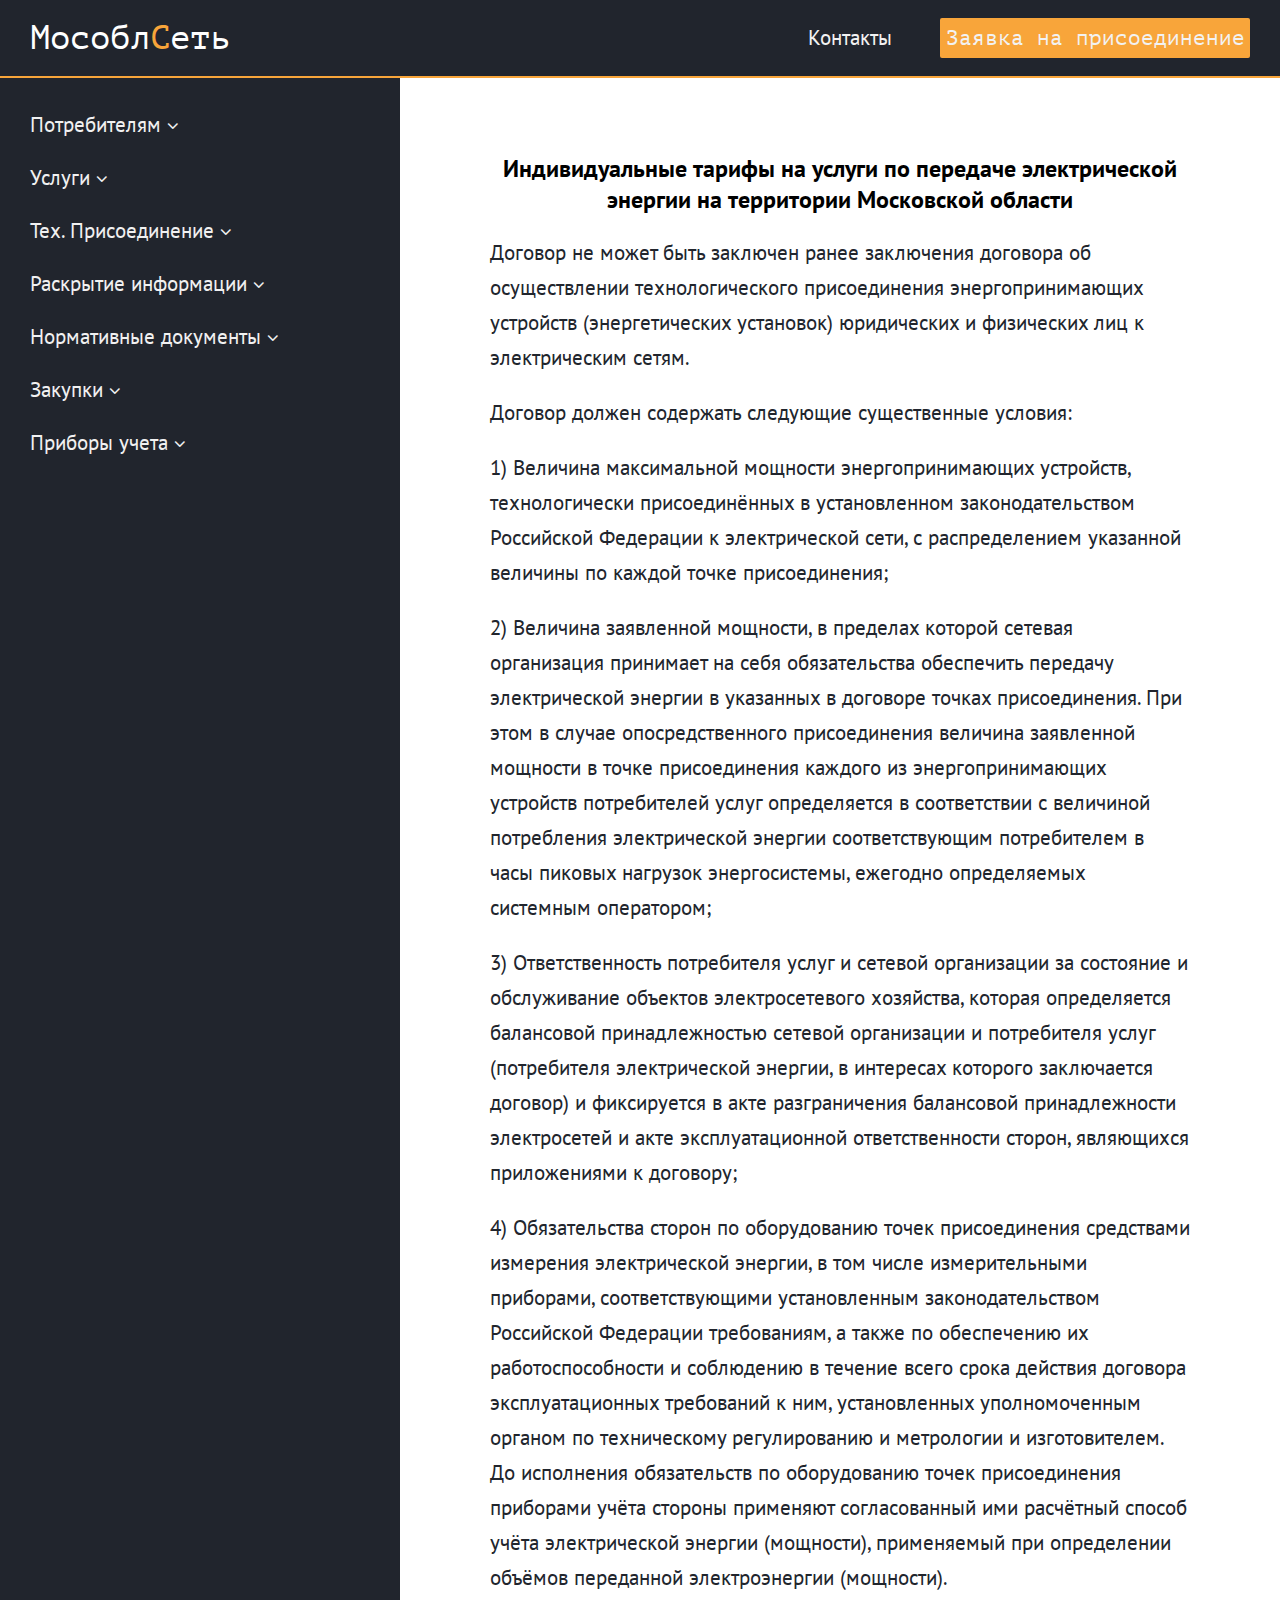
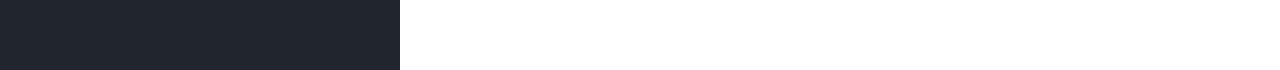
==== content.html @ 8451c10f "content.html, form.html" ====
<!DOCTYPE html>
<html lang="en">
<head>
    <meta name="viewport" content="width=device-width, initial-scale=1.0">
    <meta charset="UTF-8">
    <link rel="stylesheet" href="css/normalize.css">
    <link rel="stylesheet" href="css/fonts.css">
    <link rel="stylesheet" href="css/vendor/font-awesome-4.7.0/css/font-awesome.min.css">
    <link rel="stylesheet" href="css/style.css">
    <title>МосОблСеть</title>
</head>
<body>
    <div class="page">
        <div class="header">
            <div class="logo">Мособл<span class="orange">C</span>еть</div>
            <div class="header__right-block header__right-block-in">
                <a href="#" class="mos__link">Контакты</a>
                <button class="banner__bnt banner__bnt--top ml45">Заявка на присоединение</button>
            </div>
        </div>


        <div class="nav nav-in">
            <ul class="nav__list">
                <li class="nav__item">
                    <a href="#" class="nav__link">Потребителям <i class="fa fa-angle-down arr-down" aria-hidden="true"></i>
                    </a>
                </li>
                <li class="nav__item">
                    <a href="#" class="nav__link">Услуги <i class="fa fa-angle-down arr-down" aria-hidden="true"></i></a>
                </li>
                <li class="nav__item">
                    <a href="#" class="nav__link">Тех. Присоединение <i class="fa fa-angle-down arr-down" aria-hidden="true"></i></a>
                </li>
                <li class="nav__item">
                    <a href="#" class="nav__link">Раскрытие информации <i class="fa fa-angle-down arr-down" aria-hidden="true"></i></a>
                </li>
                <li class="nav__item">
                    <a href="#" class="nav__link">Нормативные документы <i class="fa fa-angle-down arr-down" aria-hidden="true"></i></a>
                </li>
                <li class="nav__item">
                    <a href="#" class="nav__link">Закупки <i class="fa fa-angle-down arr-down" aria-hidden="true"></i></a>
                </li>
                <li class="nav__item">
                    <a href="#" class="nav__link">Приборы учета <i class="fa fa-angle-down arr-down" aria-hidden="true"></i></a>
                </li>
            </ul>
        </div>

        <div class="content__wrap">
            <div class="content content-in">
                <h2 class="mos__ttl2">Индивидуальные тарифы на услуги по передаче электрической энергии на территории Московской области </h2>
                <p class="mos__cnt mt20">Договор не может быть заключен ранее заключения договора об осуществлении технологического присоединения энергопринимающих устройств (энергетических установок) юридических и физических лиц к электрическим сетям.</p>
                <p class="mos__cnt mt20">Договор должен содержать следующие существенные условия:</p>
                <p class="mos__cnt mt20">1) Величина максимальной мощности энергопринимающих устройств, технологически присоединённых в установленном законодательством Российской Федерации к электрической сети, с распределением указанной величины по каждой точке присоединения;</p>
                <p class="mos__cnt mt20">2) Величина заявленной мощности, в пределах которой сетевая организация принимает на себя обязательства обеспечить передачу электрической энергии в указанных в договоре точках присоединения. При этом в случае опосредственного присоединения величина заявленной мощности в точке присоединения каждого из энергопринимающих устройств потребителей услуг определяется в соответствии с величиной потребления электрической энергии соответствующим потребителем в часы пиковых нагрузок энергосистемы, ежегодно определяемых системным оператором;</p>
                <p class="mos__cnt mt20">3) Ответственность потребителя услуг и сетевой организации за состояние и обслуживание объектов электросетевого хозяйства, которая определяется балансовой принадлежностью сетевой организации и потребителя услуг (потребителя электрической энергии, в интересах которого заключается договор) и фиксируется в акте разграничения балансовой принадлежности электросетей и акте эксплуатационной ответственности сторон, являющихся приложениями к договору;</p>
                <p class="mos__cnt mt20">4) Обязательства сторон по оборудованию точек присоединения средствами измерения электрической энергии, в том числе измерительными приборами, соответствующими установленным законодательством Российской Федерации требованиям, а также по обеспечению их работоспособности и соблюдению в течение всего срока действия договора эксплуатационных требований к ним, установленных уполномоченным органом по техническому регулированию и метрологии и изготовителем. До исполнения обязательств по оборудованию точек присоединения приборами учёта стороны применяют согласованный ими расчётный способ учёта электрической энергии (мощности), применяемый при определении объёмов переданной электроэнергии (мощности).</p>

            </div>
        </div>


        <div class="overlay" style="display:none;"></div>
    </div>


    <script type="text/javascript" src="js/vendor/jquery-3.2.1.min.js"></script>

    <script>
        $('#menuOpen').on('click', function () {
            $('.nav').addClass('active');
            $('.overlay').show();
        });

        $('.overlay').on('click', function () {
            $('.nav').removeClass('active');
            $(this).hide();
        });
    </script>

</body>
</html>
---- css/fonts.css ----
@font-face {
    font-family: 'PT Mono';
    src: url('../fonts/PTM55FT.ttf');
    font-weight: normal;
    font-style: normal;
}
@font-face {
    font-family: 'PT Sans';
    src: url('../fonts/PTSans/PT_Sans-Web-Regular.ttf');
    font-weight: normal;
    font-style: normal;
}
@font-face {
    font-family: 'PT Sans bold';
    src: url('../fonts/PTSans/PT_Sans-Web-Bold.ttf');
    font-weight: normal;
    font-style: normal;
}
---- css/style.css ----
::-webkit-input-placeholder{color:#828282;}
::-moz-placeholder{color:#828282;}/*Firefox19+*/
:-moz-placeholder{color:#828282;}/*Firefox18-*/
:-ms-input-placeholder{color:#828282;}

html {
    height: 100%;
}

body {
    height: 100%;
    font-family: 'Arial', sans-serif;
    font-size: 12px;
    color: #000;
    background-color: #dedede;
}

.page {
    position: relative;
    margin: 0 auto;
    min-width: 320px;
    max-width: 1440px;
    min-height: 100%;
    background-color: #fff;
    box-sizing: border-box;
    overflow: hidden;
}



/*шапка*/
.header {
    padding: 19px 30px;
    border-bottom: 2px solid #f8a53a;
    background: #21252D;
}

.logo {
    font-size: 34px;
    font-family: 'PT Mono', monospace;
    color: #fff;
}

.header__right-block {
    position: absolute;
    right: 150px;
    top: 18px;
}

.header__right-block-in {
    right: 30px;
}

.mos__link {
    display: inline-block;
    font-size: 21px;
    color: #F2F2F2;
    font-family: 'PT Sans', sans-serif;
    text-decoration: none;
    line-height: 40px;
}

.mos__link:hover {
    text-decoration: none;
}

.overlay {
    position: absolute;
    top: 78px;
    right: 0px;
    bottom: 0;
    left: 0;
    background: rgba(51, 51, 51, 0.3);
}

/*баннер*/
.banner {
    display: block;
    width: 100%;
    min-height: 484px;
    background: url("../images/banner-bg.png");
}

.banner__cnt-block {
    position: absolute;
    right: 148px;
    top: 240px;
    text-align: right;
}

.banner__cnt {
    font-size: 48px;
    color: #F2F2F2;
    font-family: 'PT Mono', monospace;
}

.banner__bnt {
    display: inline-block;
    width: 310px;
    padding: 13px 0;
    border-radius: 2px;
    text-align: center;
    background: #F8A53A;
    font-size: 21px;
    font-family: 'PT Mono', monospace;
    border: none;
    color: #F2F2F2;
    cursor: pointer;
}

.banner__bnt--bnr {
    margin-top: 25px;
}

.banner__bnt--top {
    padding: 8px 0;
}

.banner__bnt--form {
    width: 216px;
    font-size: 24px;
    padding: 11px 0 12px 0;
}

/*меню*/
.nav__btn {
    position: absolute;
    top: 98px;
    left: 30px;
    width: 42px;
    height: 45px;
    background: url("../images/menu.png");
    cursor: pointer;
}

.nav {
    left: -401px;
    position: absolute;
    top: 78px;
    bottom: 0px;
    background: #21252D;
    min-width: 400px;
    z-index: 1;
    transition: 0.3s;
    padding-top: 20px;
}

.nav.active {
    left: 0;
}

.nav-in {
    left: 0;
}
.nav__list {
    margin: 0;
    padding: 0;
    list-style: none;
}

.nav__item {
    display: block;
}

.nav__link {
    display: inline-block;
    position: relative;
    padding: 13px 30px;
    font-size: 21px;
    font-family: 'PT Sans', sans-serif;
    color: #F1F1F1;
    text-decoration: none;
}


.arr-down {
    font-size: 18px;
}

.content__wrap {
    margin-left: 400px;
}

.content {
    position: relative;
    max-width: 800px;
    margin:auto;
    padding: 75px 0;
}

.content-in {
    max-width: 700px;
    margin:auto;
    padding: 75px 0;
}

.mos__ttl2 {
    font-size: 24px;
    color: #000;
    font-family: 'PT Sans bold', sans-serif;
    text-align: center;
    line-height: 31px;
}

.mos__cnt {
    font-size: 21px;
    color: #21252D;
    font-family: 'PT Sans', sans-serif;
    line-height: 35px;
}

.mos__cnt + .mos__cnt {
    margin-top: 40px;
}

.mos__form {
    margin: 40px auto;
    width: 500px;
}

.mos__inp-block {
    display: block;
    border: 1px solid #21252D;
    border-radius: 5px;
    height: 50px;
    overflow: hidden;
}

.mos__inp {
    width: 100%;
    height: 100%;
    -webkit-box-sizing: border-box;
    -moz-box-sizing: border-box;
    box-sizing: border-box;
    border: none;
    font-size: 18px;
    font-family: 'PT Sans', sans-serif;
    padding: 13px 15px 15px;
    line-height: 23px;
}

.mos__ta-block {
    display: block;
    border: 1px solid #21252D;
    border-radius: 5px;
    height: 100px;
    overflow: hidden;
}

.mos__ta {
    width: 100%;
    height: 100%;
    -webkit-box-sizing: border-box;
    -moz-box-sizing: border-box;
    box-sizing: border-box;
    border: none;
    font-size: 18px;
    font-family: 'PT Sans', sans-serif;
    padding: 10px 15px 15px;
    line-height: 23px;
    resize: none;
}

.form__bot {
    text-align: right;
}

.orange {
    color: #f8a53a;
}

.mt10 {
    margin-top: 10px !important;
}

.mt20 {
    margin-top: 20px !important;
}

.ml45 {
    margin-left: 45px !important;
}
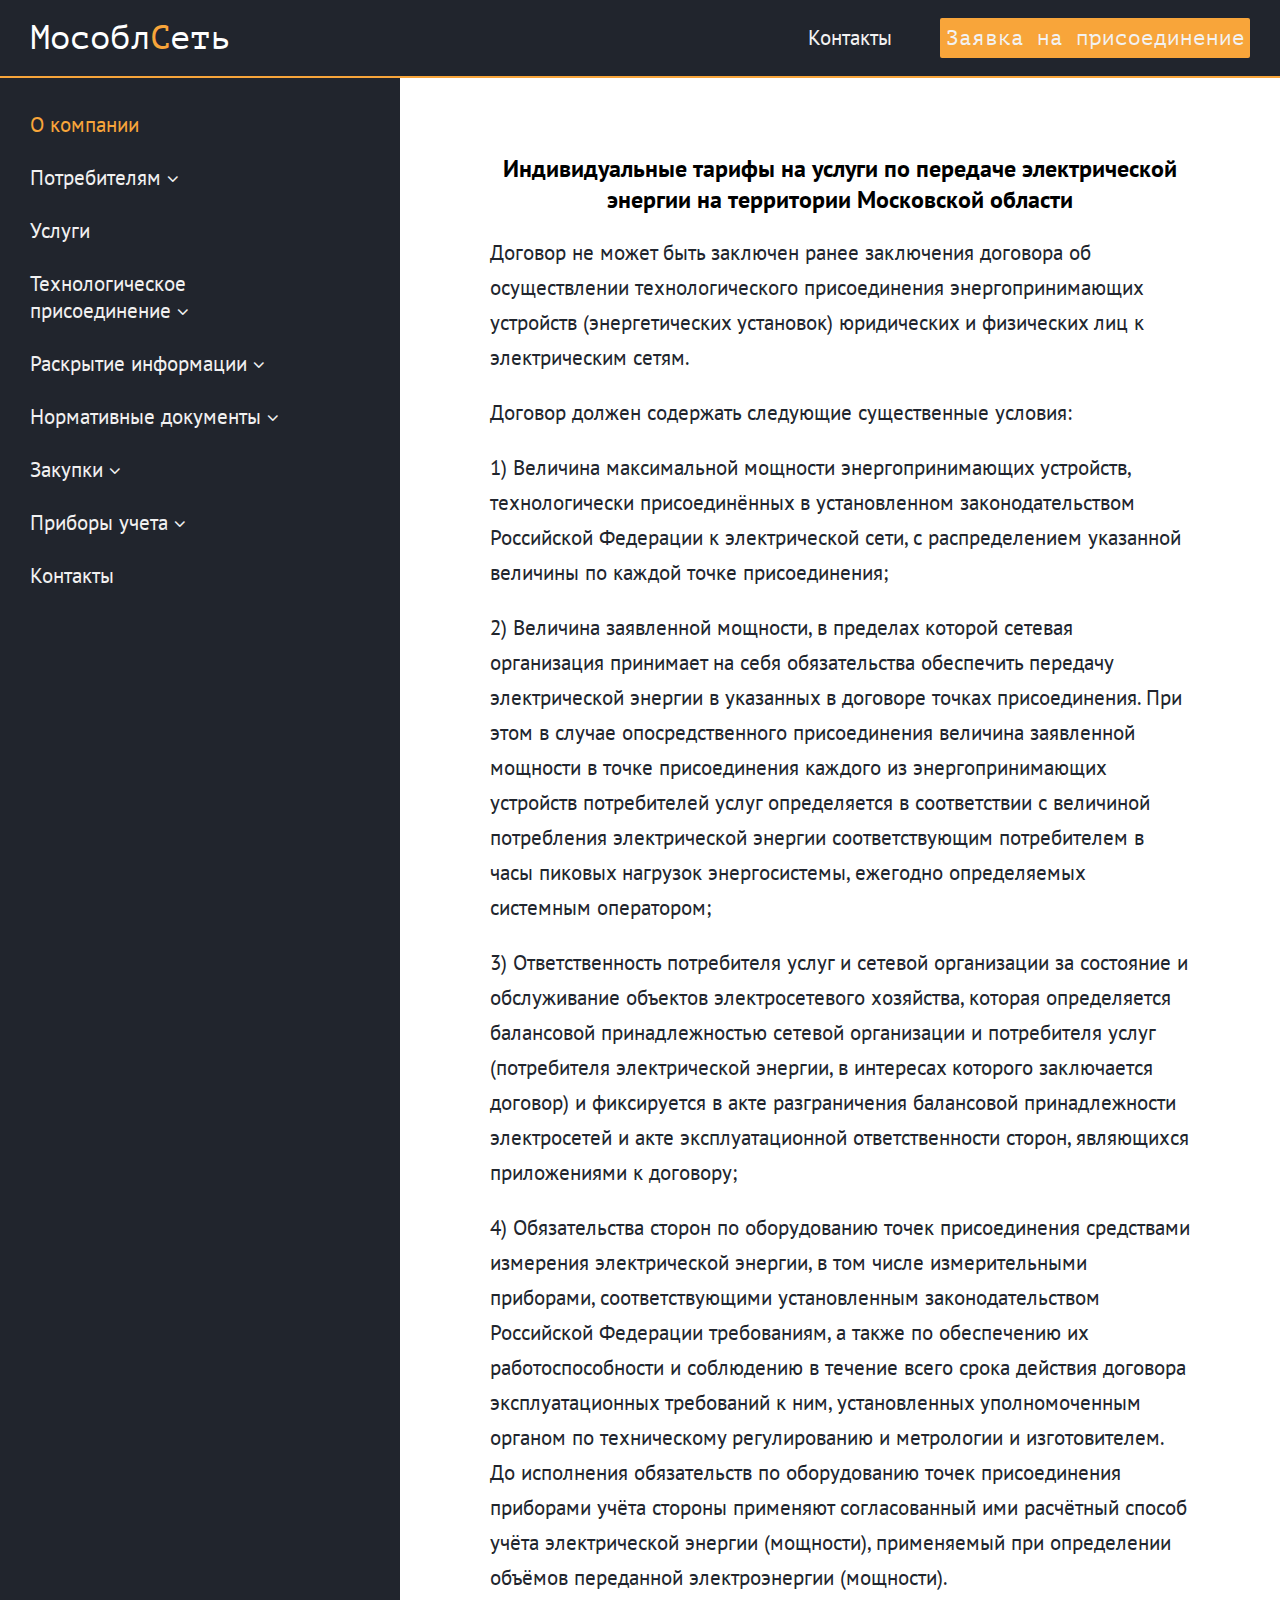
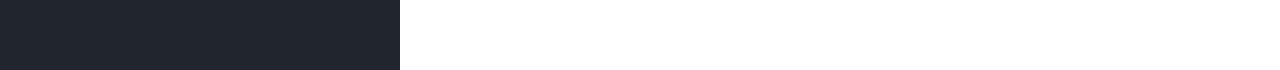
==== commit 7cf7e55e: "меню" ====
--- a/content.html
+++ b/content.html
@@ -1,5 +1,5 @@
 <!DOCTYPE html>
-<html lang="en">
+<html lang="ru">
 <head>
     <meta name="viewport" content="width=device-width, initial-scale=1.0">
     <meta charset="UTF-8">
@@ -12,37 +12,204 @@
 <body>
     <div class="page">
         <div class="header">
-            <div class="logo">Мособл<span class="orange">C</span>еть</div>
+            <a href="index.html" class="logo">Мособл<span class="orange">C</span>еть</a>
             <div class="header__right-block header__right-block-in">
                 <a href="#" class="mos__link">Контакты</a>
                 <button class="banner__bnt banner__bnt--top ml45">Заявка на присоединение</button>
             </div>
         </div>
 
-
         <div class="nav nav-in">
             <ul class="nav__list">
                 <li class="nav__item">
-                    <a href="#" class="nav__link">Потребителям <i class="fa fa-angle-down arr-down" aria-hidden="true"></i>
-                    </a>
-                </li>
-                <li class="nav__item">
-                    <a href="#" class="nav__link">Услуги <i class="fa fa-angle-down arr-down" aria-hidden="true"></i></a>
-                </li>
-                <li class="nav__item">
-                    <a href="#" class="nav__link">Тех. Присоединение <i class="fa fa-angle-down arr-down" aria-hidden="true"></i></a>
-                </li>
-                <li class="nav__item">
-                    <a href="#" class="nav__link">Раскрытие информации <i class="fa fa-angle-down arr-down" aria-hidden="true"></i></a>
-                </li>
-                <li class="nav__item">
-                    <a href="#" class="nav__link">Нормативные документы <i class="fa fa-angle-down arr-down" aria-hidden="true"></i></a>
-                </li>
-                <li class="nav__item">
-                    <a href="#" class="nav__link">Закупки <i class="fa fa-angle-down arr-down" aria-hidden="true"></i></a>
-                </li>
-                <li class="nav__item">
-                    <a href="#" class="nav__link">Приборы учета <i class="fa fa-angle-down arr-down" aria-hidden="true"></i></a>
+                    <a href="#" class="nav__link js-link-menu active">О компании</a>
+                </li>
+                <li class="nav__item">
+                    <a href="#" class="nav__link js-link-menu">Потребителям <i class="fa fa-angle-down arr-down" aria-hidden="true"></i></a>
+                    <ul class="nav__sub-list">
+                        <li class="nav__item">
+                            <a href="#" class="nav__link-submenu js-link-submenu">Территория обслуживания и информация о техническом состоянии сетей</a>
+                        </li>
+                        <li class="nav__item">
+                            <a href="#" class="nav__link-submenu js-link-submenu">Финансовая (бухгалтерская) отчетность</a>
+                        </li>
+                        <li class="nav__item">
+                            <a href="#" class="nav__link-submenu js-link-submenu">Структура и объем затрат на производство и реализацию товаров (работ, услуг)</a>
+                        </li>
+                        <li class="nav__item">
+                            <a href="#" class="nav__link-submenu js-link-submenu">Услуги по передаче</a>
+                        </li>
+                        <li class="nav__item">
+                            <a href="#" class="nav__link-submenu js-link-submenu">Тарифы на услуги по передаче электрической энергии</a>
+                        </li>
+                        <li class="nav__item">
+                            <a href="#" class="nav__link-submenu js-link-submenu">Баланс эл. энергии и мощности</a>
+                        </li>
+                        <li class="nav__item">
+                            <a href="#" class="nav__link-submenu js-link-submenu">Отключения: оперативная информация</a>
+                        </li>
+                        <li class="nav__item">
+                            <a href="#" class="nav__link-submenu js-link-submenu">Результаты контрольных замеров</a>
+                        </li>
+                        <li class="nav__item">
+                            <a href="#" class="nav__link-submenu js-link-submenu">Расходы на технологическое присоединение, подлежащие учету в тарифах на услуги по передаче электрической энергии</a>
+                        </li>
+                        <li class="nav__item">
+                            <a href="#" class="nav__link-submenu js-link-submenu">Предложение о размере цен (тарифов)</a>
+                        </li>
+                        <li class="nav__item">
+                            <a href="#" class="nav__link-submenu js-link-submenu">Основные характеристики регулируемых товаров (работ, услуг)</a>
+                        </li>
+                        <li class="nav__item">
+                            <a href="#" class="nav__link-submenu js-link-submenu">Инвестиционные программы</a>
+                        </li>
+                        <li class="nav__item">
+                            <a href="#" class="nav__link-submenu js-link-submenu">Паспорта услуг (процессов)</a>
+                        </li>
+                        <li class="nav__item">
+                            <a href="#" class="nav__link-submenu js-link-submenu"> О качестве обслуживания</a>
+                        </li>
+                    </ul>
+                </li>
+                <li class="nav__item">
+                    <a href="#" class="nav__link js-link-menu">Услуги</a>
+                </li>
+                <li class="nav__item">
+                    <a href="#" class="nav__link js-link-menu">Технологическое присоединение <i class="fa fa-angle-down arr-down" aria-hidden="true"></i></a>
+                    <ul class="nav__sub-list">
+                        <li class="nav__item">
+                            <a href="#" class="nav__link-submenu js-link-submenu">Информация о порядке выполнения технологических, технических и других мероприятий, связанных с технологическим присоединением к электрическим сетям</a>
+                        </li>
+                        <li class="nav__item">
+                            <a href="#" class="nav__link-submenu js-link-submenu">Типовые формы документов</a>
+                        </li>
+                        <li class="nav__item">
+                            <a href="#" class="nav__link-submenu js-link-submenu"> Перечень зон ответственности</a>
+                        </li>
+                        <li class="nav__item">
+                            <a href="#" class="nav__link-submenu js-link-submenu">Подача заявки на технологическое присоединение</a>
+                        </li>
+                        <li class="nav__item">
+                            <a href="#" class="nav__link-submenu js-link-submenu">Основные этапы обработки заявок на технологическое присоединение</a>
+                        </li>
+                        <li class="nav__item">
+                            <a href="#" class="nav__link-submenu js-link-submenu">Информация о величине резервируемой максимальной мощности</a>
+                        </li>
+                        <li class="nav__item">
+                            <a href="#" class="nav__link-submenu js-link-submenu">Прогнозные сведения о расходах за технологическое присоединение</a>
+                        </li>
+                        <li class="nav__item">
+                            <a href="#" class="nav__link-submenu js-link-submenu">Тарифы на технологическое присоединение</a>
+                        </li>
+                        <li class="nav__item">
+                            <a href="#" class="nav__link-submenu js-link-submenu">Сведения о наличии мощности, свободной для технологического присоединения</a>
+                        </li>
+                        <li class="nav__item">
+                            <a href="#" class="nav__link-submenu js-link-submenu">Информация о лицах, намеревающихся перераспределить максимальную мощность принадлежащих им энергопринимающих устройств в пользу иных лиц</a>
+                        </li>
+                        <li class="nav__item">
+                            <a href="#" class="nav__link-submenu js-link-submenu">Сведения о поданных заявках на технологическое присоединение, заключенных договорах и выполненных присоединениях</a>
+                        </li>
+                    </ul>
+                </li>
+                <li class="nav__item">
+                    <a href="#" class="nav__link js-link-menu">Раскрытие информации <i class="fa fa-angle-down arr-down" aria-hidden="true"></i></a>
+                    <ul class="nav__sub-list">
+                        <li class="nav__item">
+                            <a href="#" class="nav__link-submenu js-link-submenu">Территория обслуживания и информация о техническом состоянии сетей</a>
+                        </li>
+                        <li class="nav__item">
+                            <a href="#" class="nav__link-submenu js-link-submenu">Финансовая (бухгалтерская) отчетность</a>
+                        </li>
+                        <li class="nav__item">
+                            <a href="#" class="nav__link-submenu js-link-submenu">Структура и объем затрат на производство и реализацию товаров (работ, услуг)</a>
+                        </li>
+                        <li class="nav__item">
+                            <a href="#" class="nav__link-submenu js-link-submenu">Услуги по передаче</a>
+                        </li>
+                        <li class="nav__item">
+                            <a href="#" class="nav__link-submenu js-link-submenu">Тарифы на услуги по передаче электрической энергии</a>
+                        </li>
+                        <li class="nav__item">
+                            <a href="#" class="nav__link-submenu js-link-submenu">Баланс эл. энергии и мощности</a>
+                        </li>
+                        <li class="nav__item">
+                            <a href="#" class="nav__link-submenu js-link-submenu">Отключения: оперативная информация</a>
+                        </li>
+                        <li class="nav__item">
+                            <a href="#" class="nav__link-submenu js-link-submenu">Результаты контрольных замеров</a>
+                        </li>
+                        <li class="nav__item">
+                            <a href="#" class="nav__link-submenu js-link-submenu">Расходы на технологическое присоединение, подлежащие учету в тарифах на услуги по передаче электрической энергии</a>
+                        </li>
+                        <li class="nav__item">
+                            <a href="#" class="nav__link-submenu js-link-submenu">Предложение о размере цен (тарифов)</a>
+                        </li>
+                        <li class="nav__item">
+                            <a href="#" class="nav__link-submenu js-link-submenu">Основные характеристики регулируемых товаров (работ, услуг)</a>
+                        </li>
+                        <li class="nav__item">
+                            <a href="#" class="nav__link-submenu js-link-submenu">Инвестиционные программы</a>
+                        </li>
+                        <li class="nav__item">
+                            <a href="#" class="nav__link-submenu js-link-submenu">Паспорта услуг (процессов)</a>
+                        </li>
+                        <li class="nav__item">
+                            <a href="#" class="nav__link-submenu js-link-submenu">О качестве обслуживания</a>
+                        </li>
+                    </ul>
+                </li>
+                <li class="nav__item">
+                    <a href="#" class="nav__link js-link-menu">Нормативные документы <i class="fa fa-angle-down arr-down" aria-hidden="true"></i></a>
+                    <ul class="nav__sub-list">
+                        <li class="nav__item">
+                            <a href="#" class="nav__link-submenu js-link-submenu">Законы РФ</a>
+                        </li>
+                        <li class="nav__item">
+                            <a href="#" class="nav__link-submenu js-link-submenu">ПП РФ</a>
+                        </li>
+                        <li class="nav__item">
+                            <a href="#" class="nav__link-submenu js-link-submenu">Приказы, письма и другие нормативные и законодательные акты</a>
+                        </li>
+                    </ul>
+                </li>
+                <li class="nav__item">
+                    <a href="#" class="nav__link js-link-menu">Закупки <i class="fa fa-angle-down arr-down" aria-hidden="true"></i></a>
+                    <ul class="nav__sub-list">
+                        <li class="nav__item">
+                            <a href="#" class="nav__link-submenu js-link-submenu">Планирование закупочной деятельности</a>
+                        </li>
+                        <li class="nav__item">
+                            <a href="#" class="nav__link-submenu js-link-submenu">Информация о заключенных договорах</a>
+                        </li>
+                        <li class="nav__item">
+                            <a href="#" class="nav__link-submenu js-link-submenu">Информация о закупках</a>
+                        </li>
+                        <li class="nav__item">
+                            <a href="#" class="nav__link-submenu js-link-submenu">Правовое обеспечение закупочной деятельности</a>
+                        </li>
+                    </ul>
+                </li>
+                <li class="nav__item">
+                    <a href="#" class="nav__link js-link-menu">Приборы учета <i class="fa fa-angle-down arr-down" aria-hidden="true"></i></a>
+                    <ul class="nav__sub-list">
+                        <li class="nav__item">
+                            <a href="#" class="nav__link-submenu js-link-submenu">Требования по установке</a>
+                        </li>
+                        <li class="nav__item">
+                            <a href="#" class="nav__link-submenu js-link-submenu">Счетчики</a>
+                        </li>
+                        <li class="nav__item">
+                            <a href="#" class="nav__link-submenu js-link-submenu">Образец договора подряда на установку (замену) прибора</a>
+                        </li>
+                        <li class="nav__item">
+                            <a href="#" class="nav__link-submenu js-link-submenu">ИСПОЛНЕНИЕ ФЗ-261 от 23.11.2009 г.</a>
+                        </li>
+                    </ul>
+                </li>
+
+                <li class="nav__item">
+                    <a href="#" class="nav__link">Контакты</a>
                 </li>
             </ul>
         </div>
@@ -56,26 +223,24 @@
                 <p class="mos__cnt mt20">2) Величина заявленной мощности, в пределах которой сетевая организация принимает на себя обязательства обеспечить передачу электрической энергии в указанных в договоре точках присоединения. При этом в случае опосредственного присоединения величина заявленной мощности в точке присоединения каждого из энергопринимающих устройств потребителей услуг определяется в соответствии с величиной потребления электрической энергии соответствующим потребителем в часы пиковых нагрузок энергосистемы, ежегодно определяемых системным оператором;</p>
                 <p class="mos__cnt mt20">3) Ответственность потребителя услуг и сетевой организации за состояние и обслуживание объектов электросетевого хозяйства, которая определяется балансовой принадлежностью сетевой организации и потребителя услуг (потребителя электрической энергии, в интересах которого заключается договор) и фиксируется в акте разграничения балансовой принадлежности электросетей и акте эксплуатационной ответственности сторон, являющихся приложениями к договору;</p>
                 <p class="mos__cnt mt20">4) Обязательства сторон по оборудованию точек присоединения средствами измерения электрической энергии, в том числе измерительными приборами, соответствующими установленным законодательством Российской Федерации требованиям, а также по обеспечению их работоспособности и соблюдению в течение всего срока действия договора эксплуатационных требований к ним, установленных уполномоченным органом по техническому регулированию и метрологии и изготовителем. До исполнения обязательств по оборудованию точек присоединения приборами учёта стороны применяют согласованный ими расчётный способ учёта электрической энергии (мощности), применяемый при определении объёмов переданной электроэнергии (мощности).</p>
-
             </div>
         </div>
 
-
         <div class="overlay" style="display:none;"></div>
     </div>
 
-
     <script type="text/javascript" src="js/vendor/jquery-3.2.1.min.js"></script>
 
     <script>
-        $('#menuOpen').on('click', function () {
-            $('.nav').addClass('active');
-            $('.overlay').show();
+        $('.js-link-menu').on('click', function () {
+            $('.nav__link').removeClass('active');
+            $(this).addClass('active');
+            $(this).closest('.nav__item').find('.nav__sub-list').slideToggle(300);
         });
 
-        $('.overlay').on('click', function () {
-            $('.nav').removeClass('active');
-            $(this).hide();
+        $('.js-link-submenu').on('click', function () {
+            $('.nav__link-submenu').removeClass('active');
+            $(this).addClass('active');
         });
     </script>
 
--- a/css/style.css
+++ b/css/style.css
@@ -22,11 +22,10 @@
     max-width: 1440px;
     min-height: 100%;
     background-color: #fff;
+    -webkit-box-sizing: border-box;
     box-sizing: border-box;
     overflow: hidden;
 }
-
-
 
 /*шапка*/
 .header {
@@ -39,6 +38,7 @@
     font-size: 34px;
     font-family: 'PT Mono', monospace;
     color: #fff;
+    text-decoration: none;
 }
 
 .header__right-block {
@@ -67,7 +67,7 @@
 .overlay {
     position: absolute;
     top: 78px;
-    right: 0px;
+    right: 0;
     bottom: 0;
     left: 0;
     background: rgba(51, 51, 51, 0.3);
@@ -137,10 +137,12 @@
     left: -401px;
     position: absolute;
     top: 78px;
-    bottom: 0px;
+    bottom: 0;
     background: #21252D;
     min-width: 400px;
     z-index: 1;
+    -webkit-transition: 0.3s;
+    -o-transition: 0.3s;
     transition: 0.3s;
     padding-top: 20px;
 }
@@ -152,18 +154,30 @@
 .nav-in {
     left: 0;
 }
-.nav__list {
+
+.nav__list,
+.nav__sub-list {
     margin: 0;
     padding: 0;
     list-style: none;
 }
 
+.nav__sub-list {
+    margin-left: 18px;
+    display: none;
+}
+
+.nav__sub-list.active {
+    display: block;
+}
+
 .nav__item {
     display: block;
 }
 
 .nav__link {
     display: inline-block;
+    max-width: 278px;
     position: relative;
     padding: 13px 30px;
     font-size: 21px;
@@ -172,6 +186,25 @@
     text-decoration: none;
 }
 
+.nav__link-submenu {
+    display: inline-block;
+    max-width: 278px;
+    position: relative;
+    padding: 13px 30px;
+    font-size: 13px;
+    font-family: 'PT Sans', sans-serif;
+    color: #F1F1F1;
+    text-decoration: none;
+}
+
+.nav__link-submenu.active,
+.nav__link.active {
+    color: #F8A53A;
+}
+
+.nav__link--sm {
+    font-size: 13px;
+}
 
 .arr-down {
     font-size: 18px;
@@ -230,7 +263,6 @@
     width: 100%;
     height: 100%;
     -webkit-box-sizing: border-box;
-    -moz-box-sizing: border-box;
     box-sizing: border-box;
     border: none;
     font-size: 18px;
@@ -251,7 +283,6 @@
     width: 100%;
     height: 100%;
     -webkit-box-sizing: border-box;
-    -moz-box-sizing: border-box;
     box-sizing: border-box;
     border: none;
     font-size: 18px;
@@ -281,4 +312,3 @@
     margin-left: 45px !important;
 }
 
-
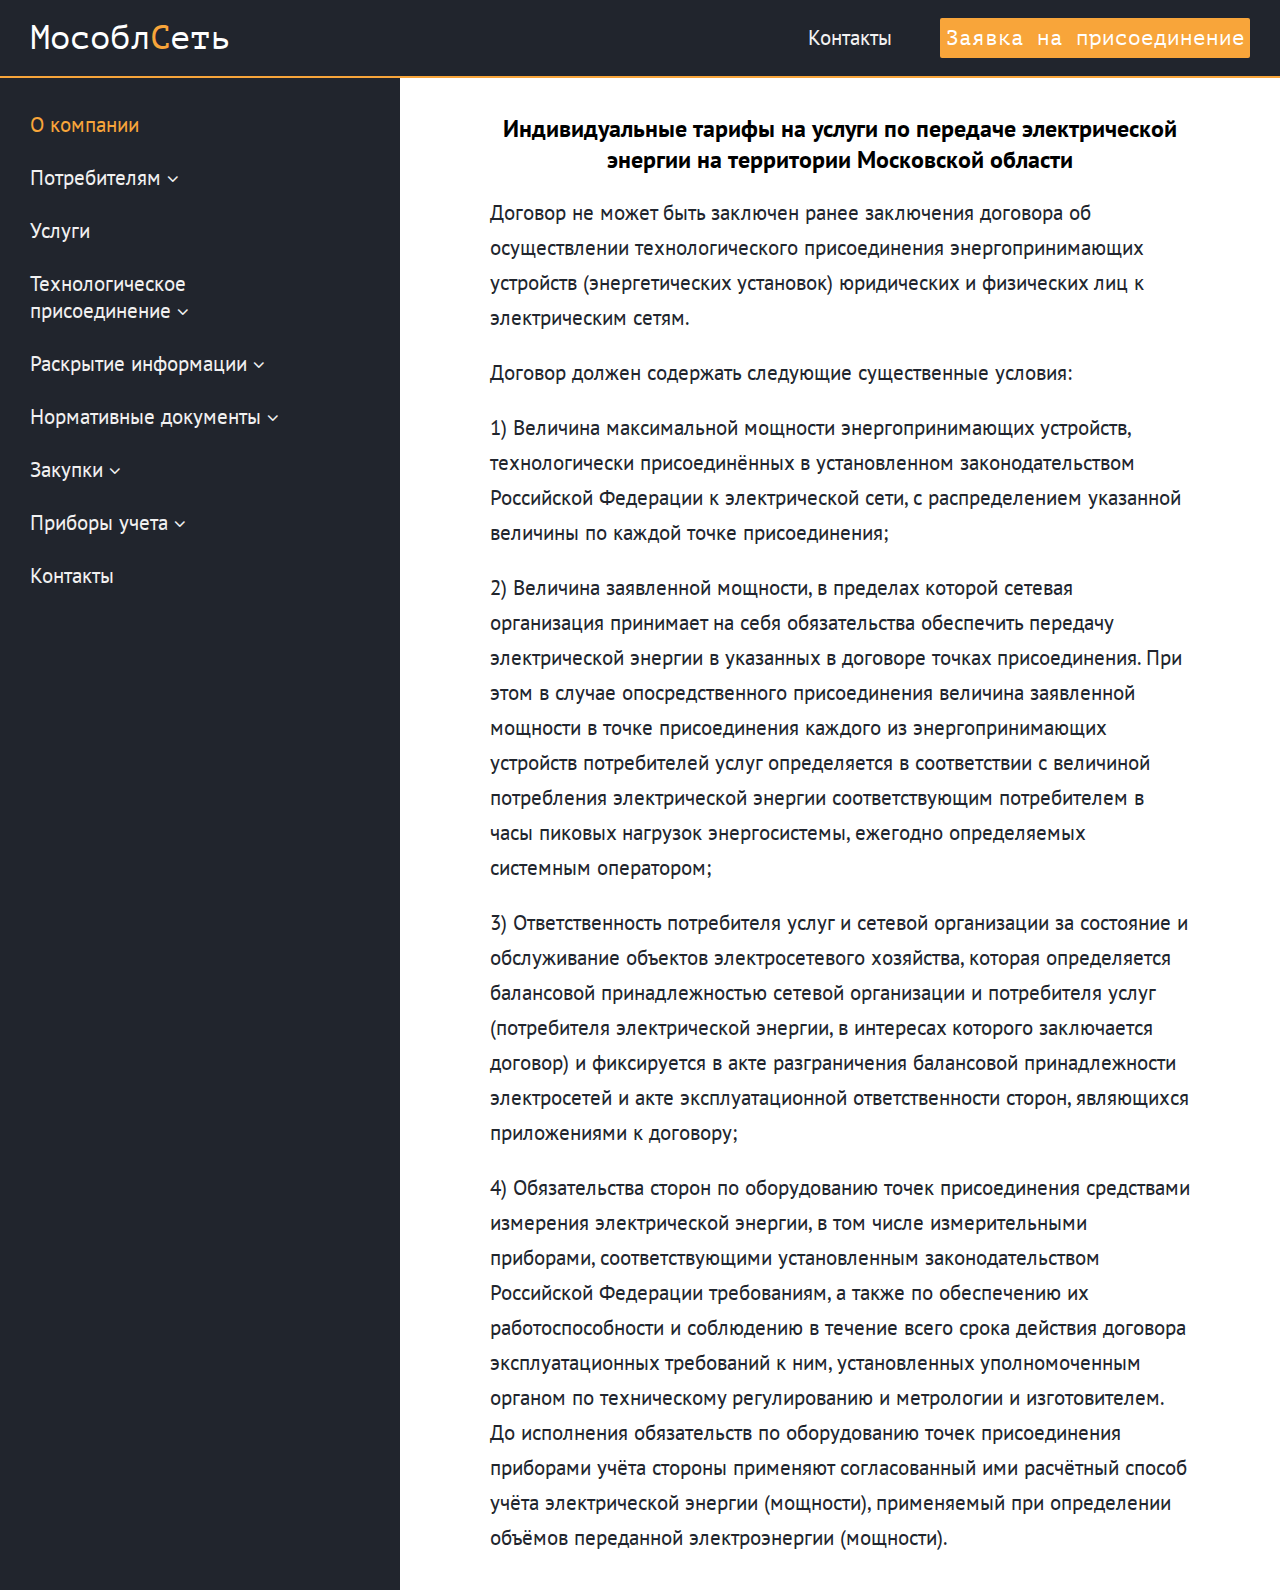
==== commit b4700bd5: "fix" ====
--- a/content.html
+++ b/content.html
@@ -15,214 +15,218 @@
             <a href="index.html" class="logo">Мособл<span class="orange">C</span>еть</a>
             <div class="header__right-block header__right-block-in">
                 <a href="#" class="mos__link">Контакты</a>
-                <button class="banner__bnt banner__bnt--top ml45">Заявка на присоединение</button>
+                <a href="form.html" class="banner__bnt banner__bnt--top ml45">Заявка на присоединение</a>
             </div>
         </div>
 
-        <div class="nav nav-in">
-            <ul class="nav__list">
-                <li class="nav__item">
-                    <a href="#" class="nav__link js-link-menu active">О компании</a>
-                </li>
-                <li class="nav__item">
-                    <a href="#" class="nav__link js-link-menu">Потребителям <i class="fa fa-angle-down arr-down" aria-hidden="true"></i></a>
-                    <ul class="nav__sub-list">
-                        <li class="nav__item">
-                            <a href="#" class="nav__link-submenu js-link-submenu">Территория обслуживания и информация о техническом состоянии сетей</a>
-                        </li>
-                        <li class="nav__item">
-                            <a href="#" class="nav__link-submenu js-link-submenu">Финансовая (бухгалтерская) отчетность</a>
-                        </li>
-                        <li class="nav__item">
-                            <a href="#" class="nav__link-submenu js-link-submenu">Структура и объем затрат на производство и реализацию товаров (работ, услуг)</a>
-                        </li>
-                        <li class="nav__item">
-                            <a href="#" class="nav__link-submenu js-link-submenu">Услуги по передаче</a>
-                        </li>
-                        <li class="nav__item">
-                            <a href="#" class="nav__link-submenu js-link-submenu">Тарифы на услуги по передаче электрической энергии</a>
-                        </li>
-                        <li class="nav__item">
-                            <a href="#" class="nav__link-submenu js-link-submenu">Баланс эл. энергии и мощности</a>
-                        </li>
-                        <li class="nav__item">
-                            <a href="#" class="nav__link-submenu js-link-submenu">Отключения: оперативная информация</a>
-                        </li>
-                        <li class="nav__item">
-                            <a href="#" class="nav__link-submenu js-link-submenu">Результаты контрольных замеров</a>
-                        </li>
-                        <li class="nav__item">
-                            <a href="#" class="nav__link-submenu js-link-submenu">Расходы на технологическое присоединение, подлежащие учету в тарифах на услуги по передаче электрической энергии</a>
-                        </li>
-                        <li class="nav__item">
-                            <a href="#" class="nav__link-submenu js-link-submenu">Предложение о размере цен (тарифов)</a>
-                        </li>
-                        <li class="nav__item">
-                            <a href="#" class="nav__link-submenu js-link-submenu">Основные характеристики регулируемых товаров (работ, услуг)</a>
-                        </li>
-                        <li class="nav__item">
-                            <a href="#" class="nav__link-submenu js-link-submenu">Инвестиционные программы</a>
-                        </li>
-                        <li class="nav__item">
-                            <a href="#" class="nav__link-submenu js-link-submenu">Паспорта услуг (процессов)</a>
-                        </li>
-                        <li class="nav__item">
-                            <a href="#" class="nav__link-submenu js-link-submenu"> О качестве обслуживания</a>
+        <div class="content__tbl content__tbl-in">
+            <div class="content__row">
+                <div class="nav nav-in">
+                    <ul class="nav__list">
+                        <li class="nav__item">
+                            <a href="#" class="nav__link js-link-menu active">О компании</a>
+                        </li>
+                        <li class="nav__item">
+                            <a href="#" class="nav__link js-link-menu">Потребителям <i class="fa fa-angle-down arr-down" aria-hidden="true"></i></a>
+                            <ul class="nav__sub-list">
+                                <li class="nav__item">
+                                    <a href="#" class="nav__link-submenu ">Территория обслуживания и информация о техническом состоянии сетей</a>
+                                </li>
+                                <li class="nav__item">
+                                    <a href="#" class="nav__link-submenu ">Финансовая (бухгалтерская) отчетность</a>
+                                </li>
+                                <li class="nav__item">
+                                    <a href="#" class="nav__link-submenu ">Структура и объем затрат на производство и реализацию товаров (работ, услуг)</a>
+                                </li>
+                                <li class="nav__item">
+                                    <a href="#" class="nav__link-submenu ">Услуги по передаче</a>
+                                </li>
+                                <li class="nav__item">
+                                    <a href="#" class="nav__link-submenu active">Тарифы на услуги по передаче электрической энергии</a>
+                                </li>
+                                <li class="nav__item">
+                                    <a href="#" class="nav__link-submenu ">Баланс эл. энергии и мощности</a>
+                                </li>
+                                <li class="nav__item">
+                                    <a href="#" class="nav__link-submenu ">Отключения: оперативная информация</a>
+                                </li>
+                                <li class="nav__item">
+                                    <a href="#" class="nav__link-submenu ">Результаты контрольных замеров</a>
+                                </li>
+                                <li class="nav__item">
+                                    <a href="#" class="nav__link-submenu ">Расходы на технологическое присоединение, подлежащие учету в тарифах на услуги по передаче электрической энергии</a>
+                                </li>
+                                <li class="nav__item">
+                                    <a href="#" class="nav__link-submenu ">Предложение о размере цен (тарифов)</a>
+                                </li>
+                                <li class="nav__item">
+                                    <a href="#" class="nav__link-submenu ">Основные характеристики регулируемых товаров (работ, услуг)</a>
+                                </li>
+                                <li class="nav__item">
+                                    <a href="#" class="nav__link-submenu ">Инвестиционные программы</a>
+                                </li>
+                                <li class="nav__item">
+                                    <a href="#" class="nav__link-submenu ">Паспорта услуг (процессов)</a>
+                                </li>
+                                <li class="nav__item">
+                                    <a href="#" class="nav__link-submenu "> О качестве обслуживания</a>
+                                </li>
+                            </ul>
+                        </li>
+                        <li class="nav__item">
+                            <a href="#" class="nav__link js-link-menu">Услуги</a>
+                        </li>
+                        <li class="nav__item">
+                            <a href="#" class="nav__link js-link-menu">Технологическое присоединение <i class="fa fa-angle-down arr-down" aria-hidden="true"></i></a>
+                            <ul class="nav__sub-list">
+                                <li class="nav__item">
+                                    <a href="#" class="nav__link-submenu ">Информация о порядке выполнения технологических, технических и других мероприятий, связанных с технологическим присоединением к электрическим сетям</a>
+                                </li>
+                                <li class="nav__item">
+                                    <a href="#" class="nav__link-submenu ">Типовые формы документов</a>
+                                </li>
+                                <li class="nav__item">
+                                    <a href="#" class="nav__link-submenu "> Перечень зон ответственности</a>
+                                </li>
+                                <li class="nav__item">
+                                    <a href="#" class="nav__link-submenu ">Подача заявки на технологическое присоединение</a>
+                                </li>
+                                <li class="nav__item">
+                                    <a href="#" class="nav__link-submenu ">Основные этапы обработки заявок на технологическое присоединение</a>
+                                </li>
+                                <li class="nav__item">
+                                    <a href="#" class="nav__link-submenu ">Информация о величине резервируемой максимальной мощности</a>
+                                </li>
+                                <li class="nav__item">
+                                    <a href="#" class="nav__link-submenu ">Прогнозные сведения о расходах за технологическое присоединение</a>
+                                </li>
+                                <li class="nav__item">
+                                    <a href="#" class="nav__link-submenu ">Тарифы на технологическое присоединение</a>
+                                </li>
+                                <li class="nav__item">
+                                    <a href="#" class="nav__link-submenu ">Сведения о наличии мощности, свободной для технологического присоединения</a>
+                                </li>
+                                <li class="nav__item">
+                                    <a href="#" class="nav__link-submenu ">Информация о лицах, намеревающихся перераспределить максимальную мощность принадлежащих им энергопринимающих устройств в пользу иных лиц</a>
+                                </li>
+                                <li class="nav__item">
+                                    <a href="#" class="nav__link-submenu ">Сведения о поданных заявках на технологическое присоединение, заключенных договорах и выполненных присоединениях</a>
+                                </li>
+                            </ul>
+                        </li>
+                        <li class="nav__item">
+                            <a href="#" class="nav__link js-link-menu">Раскрытие информации <i class="fa fa-angle-down arr-down" aria-hidden="true"></i></a>
+                            <ul class="nav__sub-list">
+                                <li class="nav__item">
+                                    <a href="#" class="nav__link-submenu ">Территория обслуживания и информация о техническом состоянии сетей</a>
+                                </li>
+                                <li class="nav__item">
+                                    <a href="#" class="nav__link-submenu ">Финансовая (бухгалтерская) отчетность</a>
+                                </li>
+                                <li class="nav__item">
+                                    <a href="#" class="nav__link-submenu ">Структура и объем затрат на производство и реализацию товаров (работ, услуг)</a>
+                                </li>
+                                <li class="nav__item">
+                                    <a href="#" class="nav__link-submenu ">Услуги по передаче</a>
+                                </li>
+                                <li class="nav__item">
+                                    <a href="#" class="nav__link-submenu ">Тарифы на услуги по передаче электрической энергии</a>
+                                </li>
+                                <li class="nav__item">
+                                    <a href="#" class="nav__link-submenu ">Баланс эл. энергии и мощности</a>
+                                </li>
+                                <li class="nav__item">
+                                    <a href="#" class="nav__link-submenu ">Отключения: оперативная информация</a>
+                                </li>
+                                <li class="nav__item">
+                                    <a href="#" class="nav__link-submenu ">Результаты контрольных замеров</a>
+                                </li>
+                                <li class="nav__item">
+                                    <a href="#" class="nav__link-submenu ">Расходы на технологическое присоединение, подлежащие учету в тарифах на услуги по передаче электрической энергии</a>
+                                </li>
+                                <li class="nav__item">
+                                    <a href="#" class="nav__link-submenu ">Предложение о размере цен (тарифов)</a>
+                                </li>
+                                <li class="nav__item">
+                                    <a href="#" class="nav__link-submenu ">Основные характеристики регулируемых товаров (работ, услуг)</a>
+                                </li>
+                                <li class="nav__item">
+                                    <a href="#" class="nav__link-submenu ">Инвестиционные программы</a>
+                                </li>
+                                <li class="nav__item">
+                                    <a href="#" class="nav__link-submenu ">Паспорта услуг (процессов)</a>
+                                </li>
+                                <li class="nav__item">
+                                    <a href="#" class="nav__link-submenu ">О качестве обслуживания</a>
+                                </li>
+                            </ul>
+                        </li>
+                        <li class="nav__item">
+                            <a href="#" class="nav__link js-link-menu">Нормативные документы <i class="fa fa-angle-down arr-down" aria-hidden="true"></i></a>
+                            <ul class="nav__sub-list">
+                                <li class="nav__item">
+                                    <a href="#" class="nav__link-submenu ">Законы РФ</a>
+                                </li>
+                                <li class="nav__item">
+                                    <a href="#" class="nav__link-submenu ">ПП РФ</a>
+                                </li>
+                                <li class="nav__item">
+                                    <a href="#" class="nav__link-submenu ">Приказы, письма и другие нормативные и законодательные акты</a>
+                                </li>
+                            </ul>
+                        </li>
+                        <li class="nav__item">
+                            <a href="#" class="nav__link js-link-menu">Закупки <i class="fa fa-angle-down arr-down" aria-hidden="true"></i></a>
+                            <ul class="nav__sub-list">
+                                <li class="nav__item">
+                                    <a href="#" class="nav__link-submenu ">Планирование закупочной деятельности</a>
+                                </li>
+                                <li class="nav__item">
+                                    <a href="#" class="nav__link-submenu ">Информация о заключенных договорах</a>
+                                </li>
+                                <li class="nav__item">
+                                    <a href="#" class="nav__link-submenu ">Информация о закупках</a>
+                                </li>
+                                <li class="nav__item">
+                                    <a href="#" class="nav__link-submenu ">Правовое обеспечение закупочной деятельности</a>
+                                </li>
+                            </ul>
+                        </li>
+                        <li class="nav__item">
+                            <a href="#" class="nav__link js-link-menu">Приборы учета <i class="fa fa-angle-down arr-down" aria-hidden="true"></i></a>
+                            <ul class="nav__sub-list">
+                                <li class="nav__item">
+                                    <a href="#" class="nav__link-submenu ">Требования по установке</a>
+                                </li>
+                                <li class="nav__item">
+                                    <a href="#" class="nav__link-submenu ">Счетчики</a>
+                                </li>
+                                <li class="nav__item">
+                                    <a href="#" class="nav__link-submenu ">Образец договора подряда на установку (замену) прибора</a>
+                                </li>
+                                <li class="nav__item">
+                                    <a href="#" class="nav__link-submenu ">ИСПОЛНЕНИЕ ФЗ-261 от 23.11.2009 г.</a>
+                                </li>
+                            </ul>
+                        </li>
+
+                        <li class="nav__item">
+                            <a href="#" class="nav__link">Контакты</a>
                         </li>
                     </ul>
-                </li>
-                <li class="nav__item">
-                    <a href="#" class="nav__link js-link-menu">Услуги</a>
-                </li>
-                <li class="nav__item">
-                    <a href="#" class="nav__link js-link-menu">Технологическое присоединение <i class="fa fa-angle-down arr-down" aria-hidden="true"></i></a>
-                    <ul class="nav__sub-list">
-                        <li class="nav__item">
-                            <a href="#" class="nav__link-submenu js-link-submenu">Информация о порядке выполнения технологических, технических и других мероприятий, связанных с технологическим присоединением к электрическим сетям</a>
-                        </li>
-                        <li class="nav__item">
-                            <a href="#" class="nav__link-submenu js-link-submenu">Типовые формы документов</a>
-                        </li>
-                        <li class="nav__item">
-                            <a href="#" class="nav__link-submenu js-link-submenu"> Перечень зон ответственности</a>
-                        </li>
-                        <li class="nav__item">
-                            <a href="#" class="nav__link-submenu js-link-submenu">Подача заявки на технологическое присоединение</a>
-                        </li>
-                        <li class="nav__item">
-                            <a href="#" class="nav__link-submenu js-link-submenu">Основные этапы обработки заявок на технологическое присоединение</a>
-                        </li>
-                        <li class="nav__item">
-                            <a href="#" class="nav__link-submenu js-link-submenu">Информация о величине резервируемой максимальной мощности</a>
-                        </li>
-                        <li class="nav__item">
-                            <a href="#" class="nav__link-submenu js-link-submenu">Прогнозные сведения о расходах за технологическое присоединение</a>
-                        </li>
-                        <li class="nav__item">
-                            <a href="#" class="nav__link-submenu js-link-submenu">Тарифы на технологическое присоединение</a>
-                        </li>
-                        <li class="nav__item">
-                            <a href="#" class="nav__link-submenu js-link-submenu">Сведения о наличии мощности, свободной для технологического присоединения</a>
-                        </li>
-                        <li class="nav__item">
-                            <a href="#" class="nav__link-submenu js-link-submenu">Информация о лицах, намеревающихся перераспределить максимальную мощность принадлежащих им энергопринимающих устройств в пользу иных лиц</a>
-                        </li>
-                        <li class="nav__item">
-                            <a href="#" class="nav__link-submenu js-link-submenu">Сведения о поданных заявках на технологическое присоединение, заключенных договорах и выполненных присоединениях</a>
-                        </li>
-                    </ul>
-                </li>
-                <li class="nav__item">
-                    <a href="#" class="nav__link js-link-menu">Раскрытие информации <i class="fa fa-angle-down arr-down" aria-hidden="true"></i></a>
-                    <ul class="nav__sub-list">
-                        <li class="nav__item">
-                            <a href="#" class="nav__link-submenu js-link-submenu">Территория обслуживания и информация о техническом состоянии сетей</a>
-                        </li>
-                        <li class="nav__item">
-                            <a href="#" class="nav__link-submenu js-link-submenu">Финансовая (бухгалтерская) отчетность</a>
-                        </li>
-                        <li class="nav__item">
-                            <a href="#" class="nav__link-submenu js-link-submenu">Структура и объем затрат на производство и реализацию товаров (работ, услуг)</a>
-                        </li>
-                        <li class="nav__item">
-                            <a href="#" class="nav__link-submenu js-link-submenu">Услуги по передаче</a>
-                        </li>
-                        <li class="nav__item">
-                            <a href="#" class="nav__link-submenu js-link-submenu">Тарифы на услуги по передаче электрической энергии</a>
-                        </li>
-                        <li class="nav__item">
-                            <a href="#" class="nav__link-submenu js-link-submenu">Баланс эл. энергии и мощности</a>
-                        </li>
-                        <li class="nav__item">
-                            <a href="#" class="nav__link-submenu js-link-submenu">Отключения: оперативная информация</a>
-                        </li>
-                        <li class="nav__item">
-                            <a href="#" class="nav__link-submenu js-link-submenu">Результаты контрольных замеров</a>
-                        </li>
-                        <li class="nav__item">
-                            <a href="#" class="nav__link-submenu js-link-submenu">Расходы на технологическое присоединение, подлежащие учету в тарифах на услуги по передаче электрической энергии</a>
-                        </li>
-                        <li class="nav__item">
-                            <a href="#" class="nav__link-submenu js-link-submenu">Предложение о размере цен (тарифов)</a>
-                        </li>
-                        <li class="nav__item">
-                            <a href="#" class="nav__link-submenu js-link-submenu">Основные характеристики регулируемых товаров (работ, услуг)</a>
-                        </li>
-                        <li class="nav__item">
-                            <a href="#" class="nav__link-submenu js-link-submenu">Инвестиционные программы</a>
-                        </li>
-                        <li class="nav__item">
-                            <a href="#" class="nav__link-submenu js-link-submenu">Паспорта услуг (процессов)</a>
-                        </li>
-                        <li class="nav__item">
-                            <a href="#" class="nav__link-submenu js-link-submenu">О качестве обслуживания</a>
-                        </li>
-                    </ul>
-                </li>
-                <li class="nav__item">
-                    <a href="#" class="nav__link js-link-menu">Нормативные документы <i class="fa fa-angle-down arr-down" aria-hidden="true"></i></a>
-                    <ul class="nav__sub-list">
-                        <li class="nav__item">
-                            <a href="#" class="nav__link-submenu js-link-submenu">Законы РФ</a>
-                        </li>
-                        <li class="nav__item">
-                            <a href="#" class="nav__link-submenu js-link-submenu">ПП РФ</a>
-                        </li>
-                        <li class="nav__item">
-                            <a href="#" class="nav__link-submenu js-link-submenu">Приказы, письма и другие нормативные и законодательные акты</a>
-                        </li>
-                    </ul>
-                </li>
-                <li class="nav__item">
-                    <a href="#" class="nav__link js-link-menu">Закупки <i class="fa fa-angle-down arr-down" aria-hidden="true"></i></a>
-                    <ul class="nav__sub-list">
-                        <li class="nav__item">
-                            <a href="#" class="nav__link-submenu js-link-submenu">Планирование закупочной деятельности</a>
-                        </li>
-                        <li class="nav__item">
-                            <a href="#" class="nav__link-submenu js-link-submenu">Информация о заключенных договорах</a>
-                        </li>
-                        <li class="nav__item">
-                            <a href="#" class="nav__link-submenu js-link-submenu">Информация о закупках</a>
-                        </li>
-                        <li class="nav__item">
-                            <a href="#" class="nav__link-submenu js-link-submenu">Правовое обеспечение закупочной деятельности</a>
-                        </li>
-                    </ul>
-                </li>
-                <li class="nav__item">
-                    <a href="#" class="nav__link js-link-menu">Приборы учета <i class="fa fa-angle-down arr-down" aria-hidden="true"></i></a>
-                    <ul class="nav__sub-list">
-                        <li class="nav__item">
-                            <a href="#" class="nav__link-submenu js-link-submenu">Требования по установке</a>
-                        </li>
-                        <li class="nav__item">
-                            <a href="#" class="nav__link-submenu js-link-submenu">Счетчики</a>
-                        </li>
-                        <li class="nav__item">
-                            <a href="#" class="nav__link-submenu js-link-submenu">Образец договора подряда на установку (замену) прибора</a>
-                        </li>
-                        <li class="nav__item">
-                            <a href="#" class="nav__link-submenu js-link-submenu">ИСПОЛНЕНИЕ ФЗ-261 от 23.11.2009 г.</a>
-                        </li>
-                    </ul>
-                </li>
-
-                <li class="nav__item">
-                    <a href="#" class="nav__link">Контакты</a>
-                </li>
-            </ul>
-        </div>
-
-        <div class="content__wrap">
-            <div class="content content-in">
-                <h2 class="mos__ttl2">Индивидуальные тарифы на услуги по передаче электрической энергии на территории Московской области </h2>
-                <p class="mos__cnt mt20">Договор не может быть заключен ранее заключения договора об осуществлении технологического присоединения энергопринимающих устройств (энергетических установок) юридических и физических лиц к электрическим сетям.</p>
-                <p class="mos__cnt mt20">Договор должен содержать следующие существенные условия:</p>
-                <p class="mos__cnt mt20">1) Величина максимальной мощности энергопринимающих устройств, технологически присоединённых в установленном законодательством Российской Федерации к электрической сети, с распределением указанной величины по каждой точке присоединения;</p>
-                <p class="mos__cnt mt20">2) Величина заявленной мощности, в пределах которой сетевая организация принимает на себя обязательства обеспечить передачу электрической энергии в указанных в договоре точках присоединения. При этом в случае опосредственного присоединения величина заявленной мощности в точке присоединения каждого из энергопринимающих устройств потребителей услуг определяется в соответствии с величиной потребления электрической энергии соответствующим потребителем в часы пиковых нагрузок энергосистемы, ежегодно определяемых системным оператором;</p>
-                <p class="mos__cnt mt20">3) Ответственность потребителя услуг и сетевой организации за состояние и обслуживание объектов электросетевого хозяйства, которая определяется балансовой принадлежностью сетевой организации и потребителя услуг (потребителя электрической энергии, в интересах которого заключается договор) и фиксируется в акте разграничения балансовой принадлежности электросетей и акте эксплуатационной ответственности сторон, являющихся приложениями к договору;</p>
-                <p class="mos__cnt mt20">4) Обязательства сторон по оборудованию точек присоединения средствами измерения электрической энергии, в том числе измерительными приборами, соответствующими установленным законодательством Российской Федерации требованиям, а также по обеспечению их работоспособности и соблюдению в течение всего срока действия договора эксплуатационных требований к ним, установленных уполномоченным органом по техническому регулированию и метрологии и изготовителем. До исполнения обязательств по оборудованию точек присоединения приборами учёта стороны применяют согласованный ими расчётный способ учёта электрической энергии (мощности), применяемый при определении объёмов переданной электроэнергии (мощности).</p>
+                </div>
+
+                <div class="content__wrap">
+                    <div class="content content-in">
+                        <h2 class="mos__ttl2">Индивидуальные тарифы на услуги по передаче электрической энергии на территории Московской области </h2>
+                        <p class="mos__cnt mt20">Договор не может быть заключен ранее заключения договора об осуществлении технологического присоединения энергопринимающих устройств (энергетических установок) юридических и физических лиц к электрическим сетям.</p>
+                        <p class="mos__cnt mt20">Договор должен содержать следующие существенные условия:</p>
+                        <p class="mos__cnt mt20">1) Величина максимальной мощности энергопринимающих устройств, технологически присоединённых в установленном законодательством Российской Федерации к электрической сети, с распределением указанной величины по каждой точке присоединения;</p>
+                        <p class="mos__cnt mt20">2) Величина заявленной мощности, в пределах которой сетевая организация принимает на себя обязательства обеспечить передачу электрической энергии в указанных в договоре точках присоединения. При этом в случае опосредственного присоединения величина заявленной мощности в точке присоединения каждого из энергопринимающих устройств потребителей услуг определяется в соответствии с величиной потребления электрической энергии соответствующим потребителем в часы пиковых нагрузок энергосистемы, ежегодно определяемых системным оператором;</p>
+                        <p class="mos__cnt mt20">3) Ответственность потребителя услуг и сетевой организации за состояние и обслуживание объектов электросетевого хозяйства, которая определяется балансовой принадлежностью сетевой организации и потребителя услуг (потребителя электрической энергии, в интересах которого заключается договор) и фиксируется в акте разграничения балансовой принадлежности электросетей и акте эксплуатационной ответственности сторон, являющихся приложениями к договору;</p>
+                        <p class="mos__cnt mt20">4) Обязательства сторон по оборудованию точек присоединения средствами измерения электрической энергии, в том числе измерительными приборами, соответствующими установленным законодательством Российской Федерации требованиям, а также по обеспечению их работоспособности и соблюдению в течение всего срока действия договора эксплуатационных требований к ним, установленных уполномоченным органом по техническому регулированию и метрологии и изготовителем. До исполнения обязательств по оборудованию точек присоединения приборами учёта стороны применяют согласованный ими расчётный способ учёта электрической энергии (мощности), применяемый при определении объёмов переданной электроэнергии (мощности).</p>
+                    </div>
+                </div>
             </div>
         </div>
 
@@ -232,16 +236,14 @@
     <script type="text/javascript" src="js/vendor/jquery-3.2.1.min.js"></script>
 
     <script>
-        $('.js-link-menu').on('click', function () {
+        $('.js-link-menu').on('click', function (e) {
+            e.preventDefault();
             $('.nav__link').removeClass('active');
             $(this).addClass('active');
             $(this).closest('.nav__item').find('.nav__sub-list').slideToggle(300);
         });
 
-        $('.js-link-submenu').on('click', function () {
-            $('.nav__link-submenu').removeClass('active');
-            $(this).addClass('active');
-        });
+
     </script>
 
 </body>
--- a/css/style.css
+++ b/css/style.css
@@ -13,6 +13,7 @@
     font-size: 12px;
     color: #000;
     background-color: #dedede;
+    overflow-y: scroll;
 }
 
 .page {
@@ -27,6 +28,7 @@
     overflow: hidden;
 }
 
+
 /*шапка*/
 .header {
     padding: 19px 30px;
@@ -43,7 +45,7 @@
 
 .header__right-block {
     position: absolute;
-    right: 150px;
+    right: 30px;
     top: 18px;
 }
 
@@ -73,23 +75,46 @@
     background: rgba(51, 51, 51, 0.3);
 }
 
+.content__tbl {
+    position: relative;
+    display: table;
+    width: 100%;
+}
+
+.content__tbl-in {
+    position: relative;
+    display: table;
+    width: 100%;
+    min-height: 100vh;
+    height:100vh;
+}
+
+
+.content__row {
+    display: table-row;
+    vertical-align: top;
+}
+
 /*баннер*/
 .banner {
     display: block;
     width: 100%;
     min-height: 484px;
-    background: url("../images/banner-bg.png");
+    background-size: cover;
+    background: url("../images/banner-bg.jpg") no-repeat;
 }
 
 .banner__cnt-block {
     position: absolute;
-    right: 148px;
-    top: 240px;
-    text-align: right;
+    left: 140px;
+    top: 143px;
+    width: 592px;
+    text-align: left;
 }
 
 .banner__cnt {
-    font-size: 48px;
+    font-size: 60px;
+    line-height: 67px;
     color: #F2F2F2;
     font-family: 'PT Mono', monospace;
 }
@@ -104,12 +129,13 @@
     font-size: 21px;
     font-family: 'PT Mono', monospace;
     border: none;
-    color: #F2F2F2;
+    color: #fff;
     cursor: pointer;
+    text-decoration: none;
 }
 
 .banner__bnt--bnr {
-    margin-top: 25px;
+    margin-top: 23px;
 }
 
 .banner__bnt--top {
@@ -122,10 +148,18 @@
     padding: 11px 0 12px 0;
 }
 
+.content__container {
+    display: table;
+    vertical-align: top;
+    position: relative;
+    width: 1440px;
+    left: -400px;
+}
+
 /*меню*/
 .nav__btn {
     position: absolute;
-    top: 98px;
+    top: 20px;
     left: 30px;
     width: 42px;
     height: 45px;
@@ -134,17 +168,20 @@
 }
 
 .nav {
-    left: -401px;
-    position: absolute;
-    top: 78px;
+    display: table-cell;
+    vertical-align: top;
+    left: -637px;
+    position: relative;
     bottom: 0;
     background: #21252D;
     min-width: 400px;
+    width: 1px;
     z-index: 1;
     -webkit-transition: 0.3s;
     -o-transition: 0.3s;
     transition: 0.3s;
     padding-top: 20px;
+    padding-bottom: 20px;
 }
 
 .nav.active {
@@ -211,20 +248,22 @@
 }
 
 .content__wrap {
-    margin-left: 400px;
+    display: table-cell;
+    vertical-align: top;
+
 }
 
 .content {
     position: relative;
     max-width: 800px;
     margin:auto;
-    padding: 75px 0;
+    padding: 65px 0;
 }
 
 .content-in {
     max-width: 700px;
     margin:auto;
-    padding: 75px 0;
+    padding: 35px 0 35px;
 }
 
 .mos__ttl2 {
